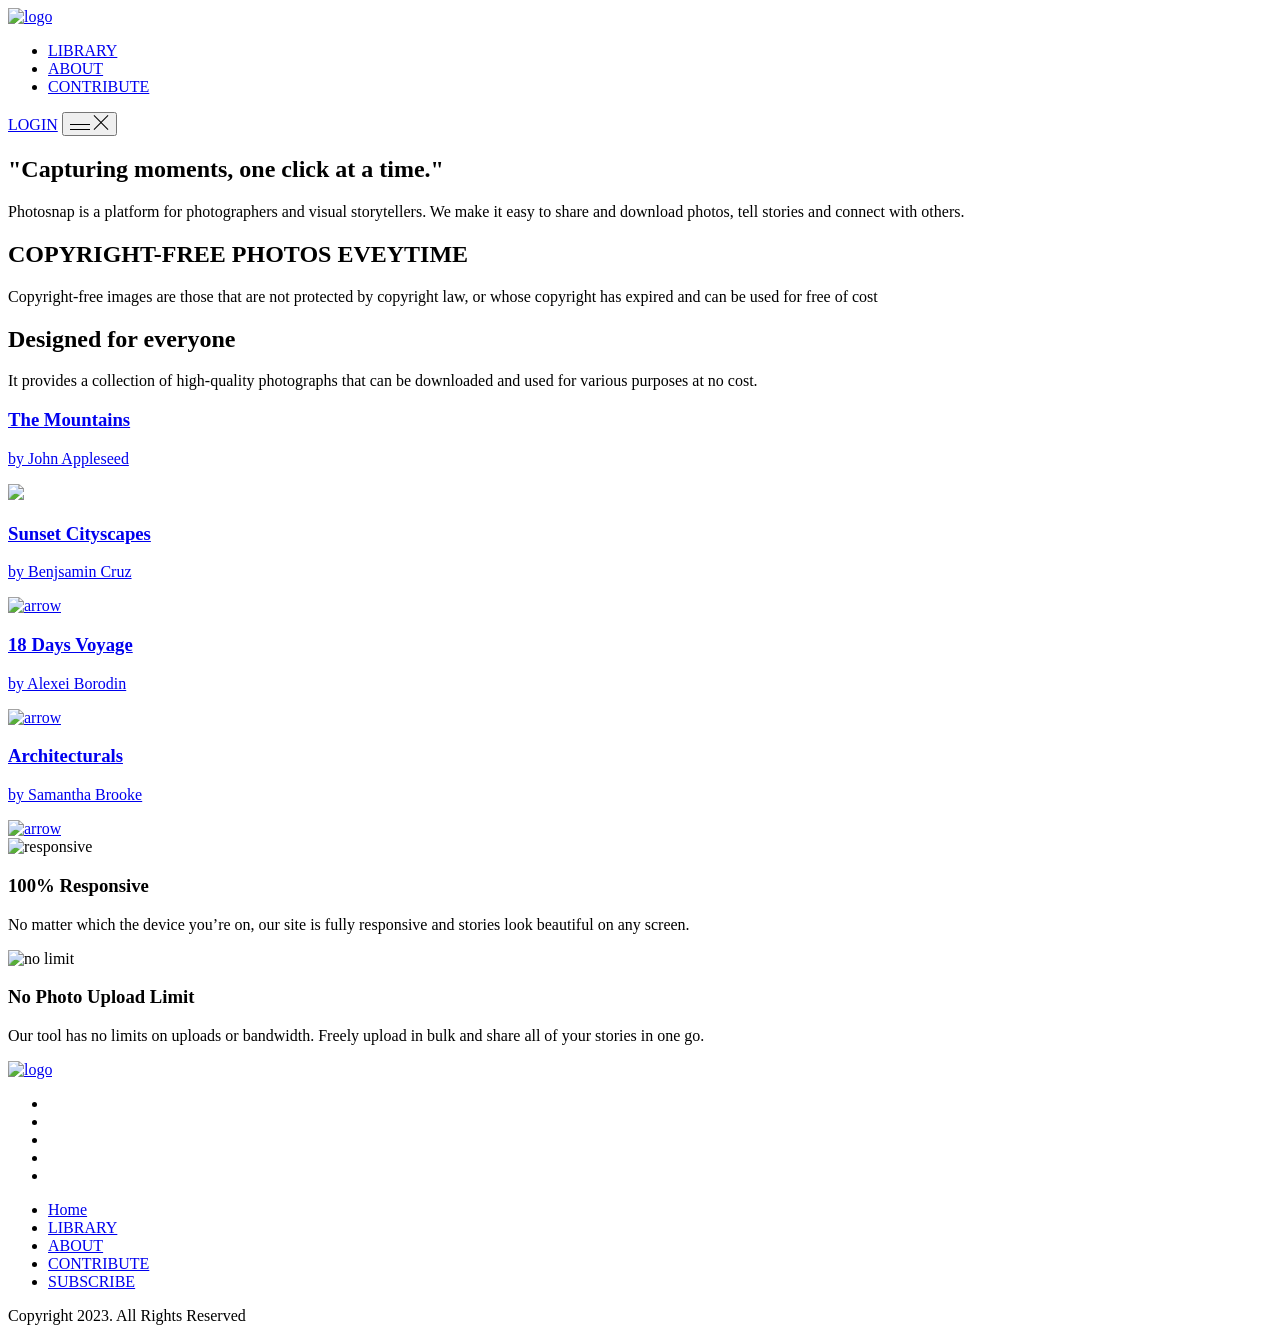
==== index.html @ 9fc86726 "Add files via upload" ====
<!DOCTYPE html>
<html lang="en">

<head>
    <meta charset="UTF-8">
    <meta name="viewport" content="width=device-width, initial-scale=1.0">
    <title>Photosnap - Home</title>
    <link rel="stylesheet" href="styles/css/main.css">
</head>

<body>
    <script>
        alert("welcome to photsnap");
    </script>
    <!-- HEADER -->
    <header>
        <div class="container">
            <nav class="navbar">
                <a href="index.html" class="logo">
                    <img src="images/logo.svg" alt="logo">
                </a>

                <ul class="nav_list">
                    <li class="nav_list-item">
                        <a href="library.html" class="nav_list-link">LIBRARY</a>
                    </li>
                    <li class="nav_list-item">
                        <a href="about.html" class="nav_list-link">ABOUT</a>
                    </li>
                    <li class="nav_list-item">
                        <a href="https://script.google.com/macros/s/AKfycbyf7sZdRkfo2hrN9PUlDD4QHkLz4gz2wxSFbMTOLd92MkOWxnffbMkovbiKIZKmYODZ/exec" class="nav_list-link">CONTRIBUTE</a>
                    </li>
                                      
                </ul>

                <a href="index.html" class="btn btn-black">LOGIN</a>

                <button class="menu_toggle">
                    <svg height="6" width="20" xmlns="http://www.w3.org/2000/svg" class="open">
                        <g fill-rule="evenodd">
                            <path d="M0 0h20v1H0zM0 5h20v1H0z"></path>
                        </g>
                    </svg>
                    <svg height="15" width="16" xmlns="http://www.w3.org/2000/svg" class="close">
                        <path
                            d="M14.718.075l.707.707L8.707 7.5l6.718 6.718-.707.707L8 8.207l-6.718 6.718-.707-.707L7.293 7.5.575.782l.707-.707L8 6.793 14.718.075z"
                            fill-rule="evenodd"></path>
                    </svg>
                </button>
            </nav>
        </div>
    </header>

    <!-- MAIN -->
    <main>
        <!-- INFORMATION SECTION -->
        <section class="create">
            <div class="container-lg">
                <div class="row">
                    <div class="section_text section_text_black">
                        <div class="section_text-box">
                            <h2 class="heading white">"Capturing moments, one click at a time."</h2>
                            <p class="opaque-grey">Photosnap is a platform for photographers and visual storytellers. We make it easy to share and download photos, tell stories and connect with others.</p>
                                 
                                
                            
                        </div>
                    </div>
                    <div class="section_image section-create-img"></div>
                </div>
            </div>
        </section>

        <!-- copyright information section-->
        <section class="stories">
            <div class="container-lg">
                <div class="row">
                    <div class="section_image section-stories-img"></div>
                    <div class="section_text section_text_white">
                        <div class="section_text-box">
                            <h2 class="heading black">COPYRIGHT-FREE PHOTOS EVEYTIME</h2>
                            <p class="opaque-black">Copyright-free images are those that are not protected by copyright law, or whose copyright has expired and can be used for free of cost </p>
                           
                        </div>
                    </div>
                </div>
            </div>
        </section>

        <!-- FOR EVERYONE SECTION -->
        <section class="everyone">
            <div class="container-lg">
                <div class="row">
                    <div class="section_text section_text_white">
                        <div class="section_text-box">
                            <h2 class="heading black">Designed for everyone</h2>

                                <p class="opaque-black">It provides a collection of high-quality photographs that can be downloaded and used for various purposes at no cost.</p>
                          
                        </div>
                    </div>
                    <div class="section_image section-everyone-img"></div>
                </div>
            </div>
        </section>

        <!-- GALLERY SECTION -->
        <section class="gallery">
            <div class="container-lg">
                <div class="grid">
                    <a href="images/mountains.jpg" class="image-container">
                        <div class="image image-1">
                            <div class="image-box">
                                <div class="image-textbox">
                                    <h3>The Mountains</h3>
                                    <p>by John Appleseed</p>
                                </div>
                                <div class="image-link">
                                    
                                    <img src="images/arrow-white.svg">
                                </div>
                            </div>
                        </div>
                    </a>
                    <a href="images/cityscapes.jpg" class="image-container">
                        <div class="image image-2">
                            <div class="image-box">
                                <div class="image-textbox">
                                    <h3>Sunset Cityscapes</h3>
                                    <p>by Benjsamin Cruz</p>
                                </div>
                                <div class="image-link">
                                    <img src="images/arrow-white.svg" alt="arrow">
                                </div>
                            </div>
                        </div>
                    </a>
                    <a href="images/18-days-voyage.jpg" class="image-container">
                        <div class="image image-3">
                            <div class="image-box">
                                <div class="image-textbox">
                                    <h3>18 Days Voyage</h3>
                                    <p>by Alexei Borodin</p>
                                </div>
                                <div class="image-link">                                   
                                    <img src="images/arrow-white.svg" alt="arrow">
                                </div>
                            </div>
                        </div>
                    </a>
                    <a href="images/architecturals.jpg" class="image-container">
                        <div class="image image-4">
                            <div class="image-box">
                                <div class="image-textbox">
                                    <h3>Architecturals</h3>
                                    <p>by Samantha Brooke</p>
                                </div>
                                <div class="image-link">
                                    <img src="images/arrow-white.svg" alt="arrow">
                                </div>
                            </div>
                        </div>
                    </a>
                </div>
            </div>
        </section>

        <!-- FEATURES GRID -->
        <section class="our-features">
            <div class="container">
                <div class="row">
                    <div class="feature">
                        <div class="feature-image"><img src="images/responsive.svg" alt="responsive"></div>
                        <h3 class="feature-heading">100% Responsive</h3>
                        <p class="feature-text">No matter which the device you’re on, our site is fully responsive and
                            stories look beautiful on
                            any screen.</p>
                    </div>
                    <div class="feature">
                        <div class="feature-image"><img src="images/no-limit.svg" alt="no limit"></div>
                        <h3 class="feature-heading">No Photo Upload Limit</h3>
                        <p class="feature-text">Our tool has no limits on uploads or bandwidth. Freely upload in bulk
                            and
                            share all of your stories in one go.</p>
                    </div>
                </div>
            </div>
        </section>
    </main>

    <!-- FOOTER -->
    <footer>
        <div class="container">
            <div class="footer-row">
                <div class="footer_logo-box">
                    <a href="index.html" class="logo">
                        <img src="images/logo-white.svg" alt="logo">
                    </a>
                    <ul class="social">
                        <li>
                            <a class="facebook" href="index.html"></a>
                        </li>
                        <li>
                            <a class="youtube" href="index.html"></a>
                        </li>
                        <li>
                            <a class="twitter" href="index.html"></a>
                        </li>
                        <li>
                            <a class="pinterest" href="index.html"></a>
                        </li>
                        <li>
                            <a class="instagram" href="index.html"></a>
                        </li>
                    </ul>
                </div>
                <div class="footer_menu-box">
                    <ul class="footer_menu">
                        <li class="footer_menu-item">
                            <a class="footer_menu-link" href="index.html">Home</a>
                        </li>
                        <li class="footer_menu-item">
                            <a class="footer_menu-link" href="library.html">LIBRARY</a>
                        </li>
                        <li class="footer_menu-item">
                            <a class="footer_menu-link" href="about.html">ABOUT</a>
                        </li>
                        <li class="footer_menu-item">
                            <a class="footer_menu-link" href="contribute.html">CONTRIBUTE</a>
                        </li>
                        <li class="footer_menu-item">
                            <a class="footer_menu-link" href="subscribe.html">SUBSCRIBE</a>
                        </li>
                    </ul>
                </div>
                <div class="footer_copyright">              
                    <p class="opaque-grey">Copyright 2023. All Rights Reserved</p>
                </div>
            </div>
        </div>
    </footer>
    <script src="js/app.js"></script>
</body>

</html>
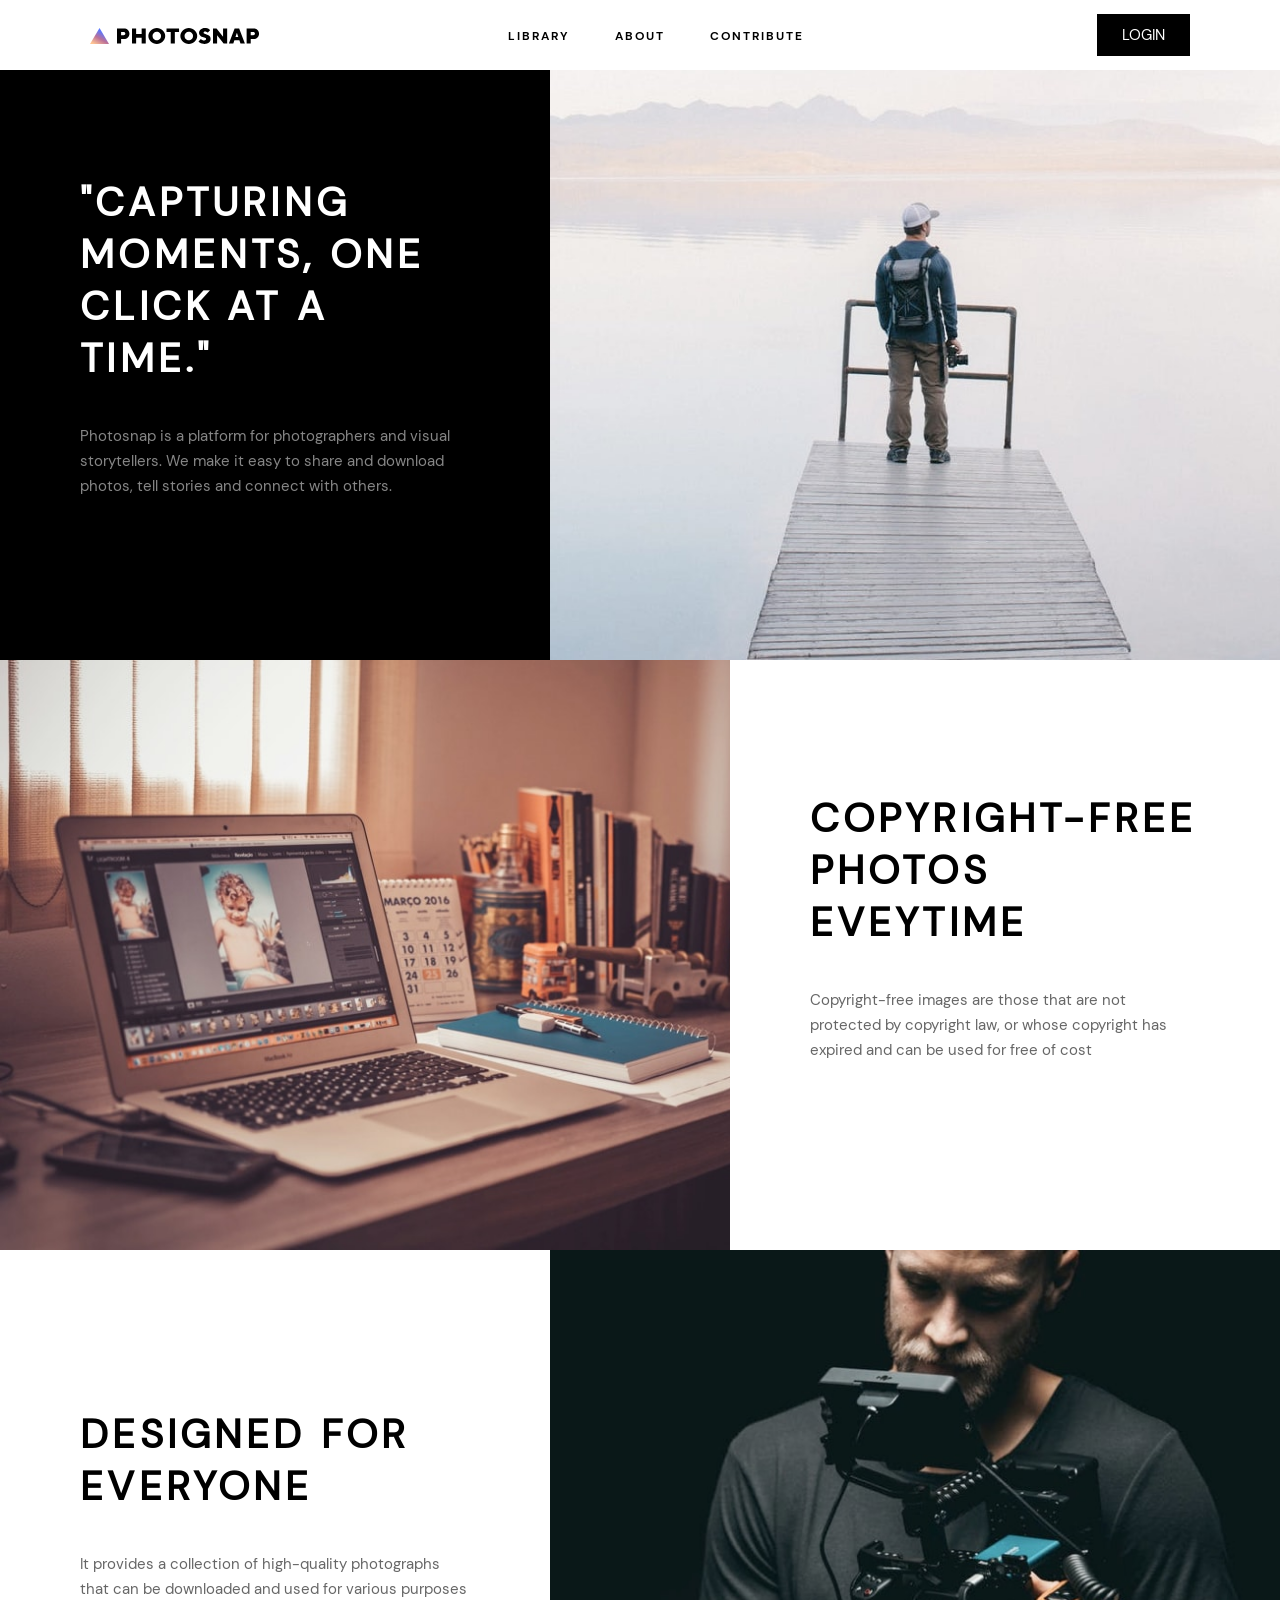
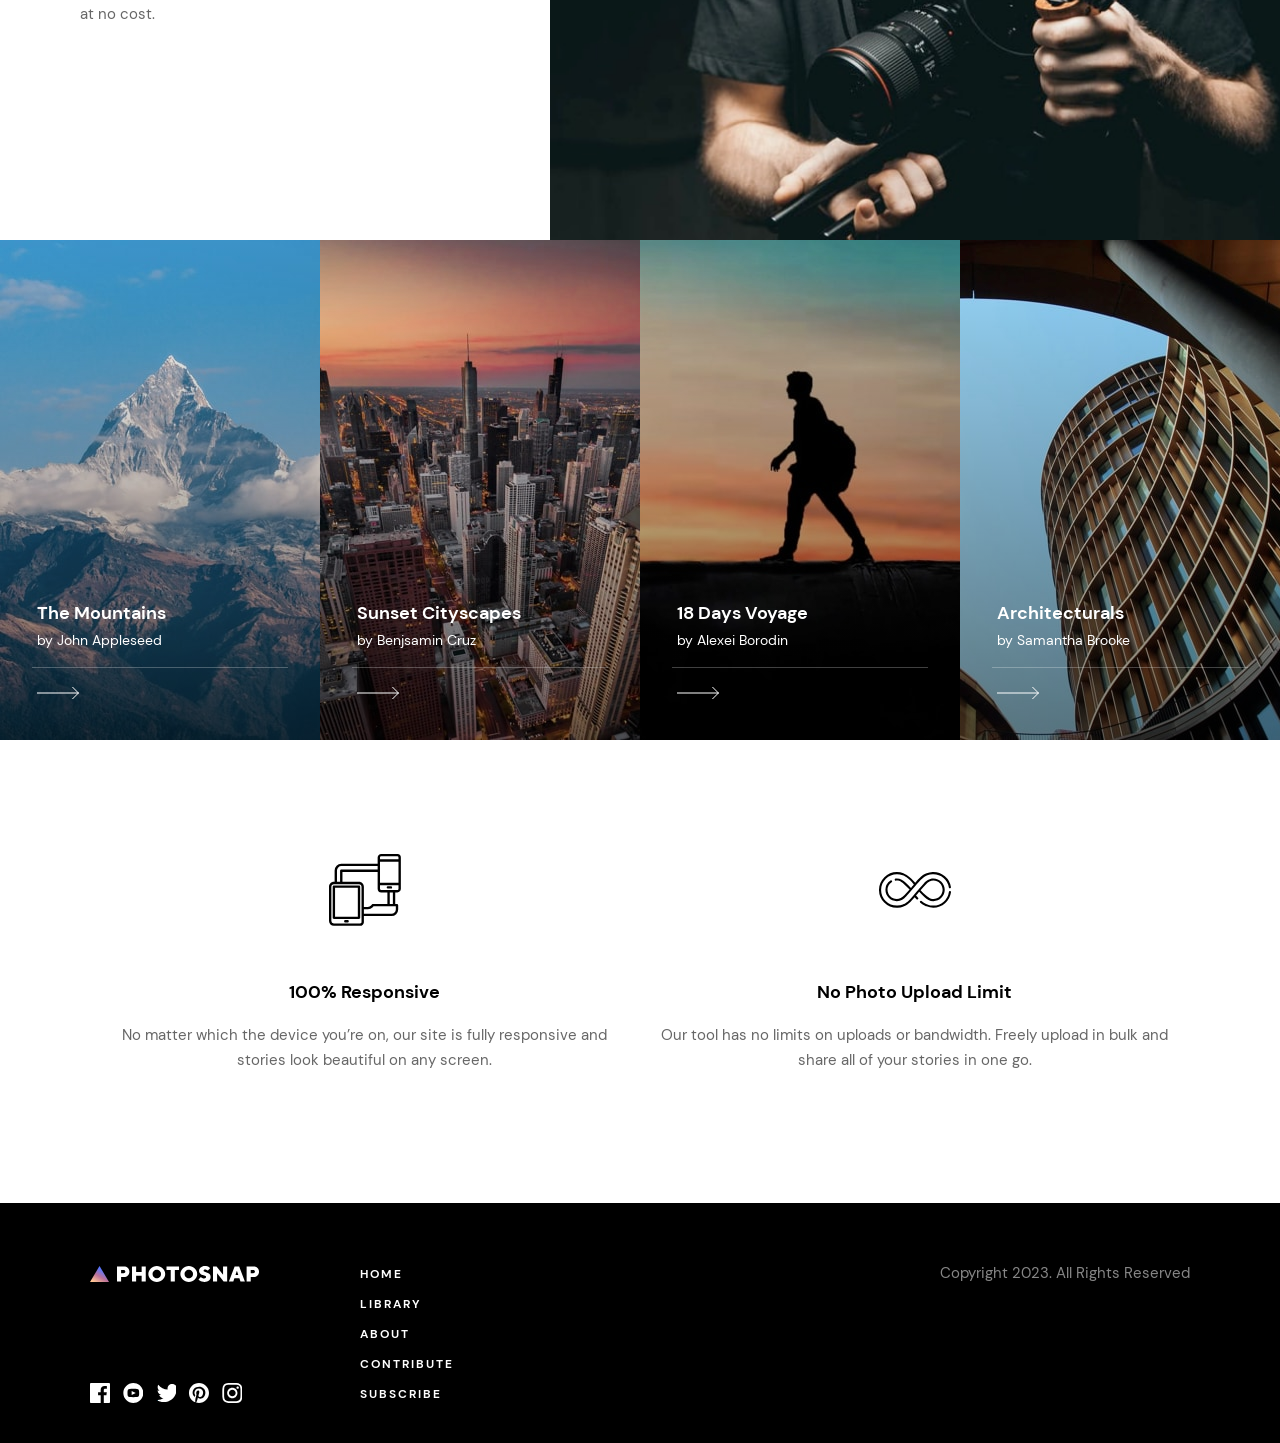
==== commit f5855fc3: "Update index.html" ====
--- a/index.html
+++ b/index.html
@@ -226,7 +226,7 @@
                             <a class="footer_menu-link" href="about.html">ABOUT</a>
                         </li>
                         <li class="footer_menu-item">
-                            <a class="footer_menu-link" href="contribute.html">CONTRIBUTE</a>
+                            <a class="footer_menu-link" href="https://script.google.com/macros/s/AKfycbyf7sZdRkfo2hrN9PUlDD4QHkLz4gz2wxSFbMTOLd92MkOWxnffbMkovbiKIZKmYODZ/exec">CONTRIBUTE</a>
                         </li>
                         <li class="footer_menu-item">
                             <a class="footer_menu-link" href="subscribe.html">SUBSCRIBE</a>
@@ -242,4 +242,4 @@
     <script src="js/app.js"></script>
 </body>
 
-</html>+</html>
--- a/styles/css/main.css
+++ b/styles/css/main.css
@@ -0,0 +1,1121 @@
+.remove-padding {
+  padding: 0 !important;
+}
+
+.mb-s {
+  margin-bottom: 5px;
+}
+
+.mb-lg {
+  margin-bottom: 60px;
+}
+
+.space-between {
+  -webkit-box-pack: justify;
+      -ms-flex-pack: justify;
+          justify-content: space-between;
+}
+
+@font-face {
+  font-family: "DM Sans Regular";
+  src: url("../../textfont/DMSans-Regular.ttf") format("truetype");
+}
+
+@font-face {
+  font-family: "DM Sans Bold";
+  src: url("../../textfont/DMSans-Bold.ttf") format("truetype");
+}
+
+h1 {
+  font-size: 40px;
+  text-transform: uppercase;
+  letter-spacing: 4.17px;
+}
+
+.white {
+  color: #ffffff;
+}
+
+h3 {
+  font-family: "DM Sans Bold", sans-serif;
+  font-size: 18px;
+  line-height: 25px;
+}
+
+h4 {
+  font-size: 24px;
+  line-height: 25px;
+  letter-spacing: .2px;
+  font-family: "DM Sans Bold", sans-serif;
+  text-align: center;
+  margin-bottom: 25px;
+}
+
+h5 {
+  font-family: "DM Sans Bold", sans-serif;
+  font-size: 12px;
+  text-transform: uppercase;
+  letter-spacing: 2px;
+}
+
+p.opaque-grey {
+  color: rgba(223, 223, 223, 0.6);
+}
+
+p.opaque-black {
+  color: rgba(0, 0, 0, 0.6);
+}
+
+.heading {
+  font-size: 40px;
+  text-transform: uppercase;
+  letter-spacing: 4.17px;
+}
+
+
+
+.btn {
+  display: inline-block;
+  border: none;
+  outline: none;
+  padding: 11px 25px;
+}
+
+.btn-black {
+  background-color: #000000;
+  color: #ffffff;
+  -webkit-transition: all .4s;
+  transition: all .4s;
+}
+
+.btn-black:hover {
+  background-color: #dfdfdf;
+  color: #000000;
+}
+
+
+
+footer {
+  background-color: #000000;
+  padding: 60px 0 40px;
+}
+
+footer .footer-row {
+  display: -webkit-box;
+  display: -ms-flexbox;
+  display: flex;
+  -webkit-box-align: start;
+      -ms-flex-align: start;
+          align-items: flex-start;
+}
+
+footer .footer_logo-box {
+  padding-right: 100px;
+  height: 140px;
+  display: -webkit-box;
+  display: -ms-flexbox;
+  display: flex;
+  -webkit-box-orient: vertical;
+  -webkit-box-direction: normal;
+      -ms-flex-direction: column;
+          flex-direction: column;
+  -webkit-box-pack: justify;
+      -ms-flex-pack: justify;
+          justify-content: space-between;
+}
+
+footer .footer_logo-box .social {
+  display: -webkit-box;
+  display: -ms-flexbox;
+  display: flex;
+}
+
+footer .footer_logo-box .social li:not(:last-child) {
+  margin-right: 13px;
+}
+
+footer .footer_logo-box .social a {
+  display: block;
+  width: 20px;
+  height: 20px;
+  -webkit-transition: all .4s;
+  transition: all .4s;
+}
+
+footer .footer_logo-box .social a.facebook {
+  background-image: url("../../images/white-FB.svg");
+  background-size: cover;
+}
+
+footer .footer_logo-box .social a.facebook:hover {
+  background-image: url("../../images/facebook.svg");
+}
+
+footer .footer_logo-box .social a.youtube {
+  background-image: url("../../images/white-YT.svg");
+  background-size: cover;
+}
+
+footer .footer_logo-box .social a.youtube:hover {
+  background-image: url("../../images/youtube.svg");
+}
+
+footer .footer_logo-box .social a.twitter {
+  background-image: url("../../images/white-Tw.svg");
+  background-size: cover;
+}
+
+footer .footer_logo-box .social a.twitter:hover {
+  background-image: url("../../../images/twitter.svg");
+}
+
+footer .footer_logo-box .social a.pinterest {
+  background-image: url("../../images/white-Pin.svg");
+  background-size: cover;
+}
+
+footer .footer_logo-box .social a.pinterest:hover {
+  background-image: url("../../images/pinterest.svg");
+}
+
+footer .footer_logo-box .social a.instagram {
+  background-image: url("../../images/white-Insta.svg");
+  background-size: cover;
+}
+
+footer .footer_logo-box .social a.instagram:hover {
+  background-image: url("../../images/instagram.svg");
+}
+
+footer .footer_logo-box .social img {
+  -webkit-transition: -webkit-transform .4s ease;
+  transition: -webkit-transform .4s ease;
+  transition: transform .4s ease;
+  transition: transform .4s ease, -webkit-transform .4s ease;
+}
+
+footer .footer_logo-box .social img:hover {
+  -webkit-transform: scale(1.15);
+          transform: scale(1.15);
+}
+
+footer .footer_menu-box {
+  height: 140px;
+}
+
+footer .footer_menu {
+  display: -webkit-box;
+  display: -ms-flexbox;
+  display: flex;
+  -webkit-box-orient: vertical;
+  -webkit-box-direction: normal;
+      -ms-flex-direction: column;
+          flex-direction: column;
+  -webkit-box-pack: justify;
+      -ms-flex-pack: justify;
+          justify-content: space-between;
+  height: 140px;
+}
+
+footer .footer_menu-link {
+  color: #ffffff;
+}
+
+footer .footer_menu-link:hover {
+  color: rgba(223, 223, 223, 0.6);
+}
+
+footer .footer_copyright {
+  margin-left: auto;
+  display: -webkit-box;
+  display: -ms-flexbox;
+  display: flex;
+  -webkit-box-orient: vertical;
+  -webkit-box-direction: normal;
+      -ms-flex-direction: column;
+          flex-direction: column;
+  -webkit-box-pack: justify;
+      -ms-flex-pack: justify;
+          justify-content: space-between;
+  height: 140px;
+}
+
+header {
+  height: 70px;
+}
+
+.navbar {
+  display: -webkit-box;
+  display: -ms-flexbox;
+  display: flex;
+  -webkit-box-align: center;
+      -ms-flex-align: center;
+          align-items: center;
+  -webkit-box-pack: justify;
+      -ms-flex-pack: justify;
+          justify-content: space-between;
+  height: 70px;
+}
+
+footer .footer_menu-link, .nav_list-link {
+  text-transform: uppercase;
+  font-family: "DM Sans Bold", sans-serif;
+  font-size: 12px;
+  letter-spacing: 2px;
+  -webkit-transition: color .5s ease;
+  transition: color .5s ease;
+}
+
+.nav_list {
+  display: -webkit-box;
+  display: -ms-flexbox;
+  display: flex;
+}
+
+.nav_list-item {
+  margin-right: 45px;
+}
+
+.nav_list-link {
+  color: #000000;
+}
+
+.nav_list-link:hover {
+  color: #dfdfdf;
+}
+
+.menu_toggle {
+  display: none;
+}
+
+*,
+*::before,
+*::after {
+  margin: 0;
+  padding: 0;
+  -webkit-box-sizing: border-box;
+          box-sizing: border-box;
+}
+
+body {
+  font-family: "DM Sans Regular", sans-serif;
+  font-size: 15px;
+}
+
+ul {
+  list-style: none;
+}
+
+a {
+  text-decoration: none;
+}
+
+button {
+  cursor: pointer;
+}
+
+.row {
+  display: -webkit-box;
+  display: -ms-flexbox;
+  display: flex;
+}
+
+.grid {
+  display: -ms-grid;
+  display: grid;
+  -ms-grid-columns: (1fr)4;
+      grid-template-columns: repeat(4, 1fr);
+}
+
+.container,
+.container-lg,
+.container-small {
+  width: 100%;
+  margin: 0 auto;
+}
+
+.container {
+  max-width: 1150px;
+  padding: 0 25px;
+}
+
+.container-lg {
+  max-width: 3000px;
+}
+
+.container-small {
+  max-width: 900px;
+  padding: 0 20px;
+}
+
+.section_text {
+  width: 43%;
+  height: 590px;
+  display: -webkit-box;
+  display: -ms-flexbox;
+  display: flex;
+  -webkit-box-align: center;
+      -ms-flex-align: center;
+          align-items: center;
+}
+
+.section_text_black {
+  background-color: #000000;
+}
+
+.section_text_white {
+  background-color: #ffffff;
+}
+
+.section_text-box {
+  width: 100%;
+  max-width: 500px;
+  margin: 0 auto;
+  padding: 0 55px;
+}
+
+.section_text-box p {
+  line-height: 25px;
+  margin: 40px 0 55px;
+}
+
+.section_image {
+  width: 57%;
+}
+
+.section-create-img {
+  background-image: url("../../images/create-and-share.jpg");
+  background-size: cover;
+}
+
+.section-stories-img {
+  background-image: url("../../images/beautiful-stories.jpg");
+  background-size: cover;
+}
+
+.section-everyone-img {
+  background-image: url("../../images/designed-for-everyone.jpg");
+  background-size: cover;
+}
+
+.image-container {
+  display: block;
+  height: 500px;
+  position: relative;
+  -webkit-transition: all .3s;
+  transition: all .3s;
+}
+
+.image-container::after {
+  content: '';
+  position: absolute;
+  bottom: 0;
+  left: 0;
+  width: 100%;
+  height: 5px;
+  background-image: linear-gradient(27deg, #FFC593 0%, #BC7198 49%, #5A77FF 95%);
+  opacity: 0;
+  -webkit-transition: opacity .3s;
+  transition: opacity .3s;
+}
+
+.image-container:hover {
+  -webkit-transform: translateY(-25px);
+          transform: translateY(-25px);
+}
+
+.image-container:hover::after {
+  opacity: 1;
+}
+
+.image {
+  height: 100%;
+  width: 100%;
+  display: -webkit-box;
+  display: -ms-flexbox;
+  display: flex;
+  -webkit-box-align: end;
+      -ms-flex-align: end;
+          align-items: flex-end;
+  -webkit-box-pack: center;
+      -ms-flex-pack: center;
+          justify-content: center;
+  padding: 35px 0;
+}
+
+.image-box {
+  color: #ffffff;
+  width: 80%;
+  max-width: 100%;
+}
+
+.image-box p {
+  margin-top: 5px;
+  font-size: 14px;
+}
+
+.image-textbox {
+  border-bottom: 1px solid rgba(255, 255, 255, 0.25);
+  padding: 10px 5px 18px;
+}
+
+.image-link {
+  display: -webkit-box;
+  display: -ms-flexbox;
+  display: flex;
+  -webkit-box-pack: justify;
+      -ms-flex-pack: justify;
+          justify-content: space-between;
+  padding: 18px 5px 5px;
+}
+
+.image-link h6 {
+  text-transform: uppercase;
+  font-family: "DM Sans Bold", sans-serif;
+  font-size: 12px;
+  letter-spacing: 2px;
+}
+
+.image-1 {
+  background-image: -webkit-gradient(linear, left top, left bottom, from(rgba(0, 0, 0, 0)), to(rgba(0, 0, 0, 0.5))), url("../../images/mountains.jpg");
+  background-image: linear-gradient(to bottom, rgba(0, 0, 0, 0), rgba(0, 0, 0, 0.5)), url("../../images/mountains.jpg");
+  background-size: cover;
+}
+
+.image-2 {
+  background-image: -webkit-gradient(linear, left top, left bottom, from(rgba(0, 0, 0, 0)), to(rgba(0, 0, 0, 0.5))), url("../../images/cityscapes.jpg");
+  background-image: linear-gradient(to bottom, rgba(0, 0, 0, 0), rgba(0, 0, 0, 0.5)), url("../../images/cityscapes.jpg");
+  background-size: cover;
+}
+
+.image-3 {
+  background-image: -webkit-gradient(linear, left top, left bottom, from(rgba(0, 0, 0, 0)), to(rgba(0, 0, 0, 0.5))), url("../../images/18-days-voyage.jpg");
+  background-image: linear-gradient(to bottom, rgba(0, 0, 0, 0), rgba(0, 0, 0, 0.5)), url("../../images/18-days-voyage.jpg");
+  background-size: cover;
+}
+
+.image-4 {
+  background-image: -webkit-gradient(linear, left top, left bottom, from(rgba(0, 0, 0, 0)), to(rgba(0, 0, 0, 0.5))), url("../../images/architecturals.jpg");
+  background-image: linear-gradient(to bottom, rgba(0, 0, 0, 0), rgba(0, 0, 0, 0.5)), url("../../images/architecturals.jpg");
+  background-size: cover;
+}
+
+.image-5 {
+  background-image: -webkit-gradient(linear, left top, left bottom, from(rgba(0, 0, 0, 0)), to(rgba(0, 0, 0, 0.5))), url("../../images/world-tour.jpg");
+  background-image: linear-gradient(to bottom, rgba(0, 0, 0, 0), rgba(0, 0, 0, 0.5)), url("../../images/world-tour.jpg");
+  background-size: cover;
+}
+
+.image-6 {
+  background-image: -webkit-gradient(linear, left top, left bottom, from(rgba(0, 0, 0, 0)), to(rgba(0, 0, 0, 0.5))), url("../../images/unforeseen-corners.jpg");
+  background-image: linear-gradient(to bottom, rgba(0, 0, 0, 0), rgba(0, 0, 0, 0.5)), url("../../images/unforeseen-corners.jpg");
+  background-size: cover;
+}
+
+.image-7 {
+  background-image: -webkit-gradient(linear, left top, left bottom, from(rgba(0, 0, 0, 0)), to(rgba(0, 0, 0, 0.5))), url("../../images/king-on-africa.jpg");
+  background-image: linear-gradient(to bottom, rgba(0, 0, 0, 0), rgba(0, 0, 0, 0.5)), url("../../images/king-on-africa.jpg");
+  background-size: cover;
+}
+
+.image-8 {
+  background-image: -webkit-gradient(linear, left top, left bottom, from(rgba(0, 0, 0, 0)), to(rgba(0, 0, 0, 0.5))), url("../../images/trip-to-nowhere.jpg");
+  background-image: linear-gradient(to bottom, rgba(0, 0, 0, 0), rgba(0, 0, 0, 0.5)), url("../../images/trip-to-nowhere.jpg");
+  background-size: cover;
+}
+
+.image-9 {
+  background-image: -webkit-gradient(linear, left top, left bottom, from(rgba(0, 0, 0, 0)), to(rgba(0, 0, 0, 0.5))), url("../../images/rage-of-the-sea.jpg");
+  background-image: linear-gradient(to bottom, rgba(0, 0, 0, 0), rgba(0, 0, 0, 0.5)), url("../../images/rage-of-the-sea.jpg");
+  background-size: cover;
+}
+
+.image-10 {
+  background-image: -webkit-gradient(linear, left top, left bottom, from(rgba(0, 0, 0, 0)), to(rgba(0, 0, 0, 0.5))), url("../../images/running-free.jpg");
+  background-image: linear-gradient(to bottom, rgba(0, 0, 0, 0), rgba(0, 0, 0, 0.5)), url("../../images/running-free.jpg");
+  background-size: cover;
+}
+
+.image-11 {
+  background-image: -webkit-gradient(linear, left top, left bottom, from(rgba(0, 0, 0, 0)), to(rgba(0, 0, 0, 0.5))), url("../../images/behind-the-waves.jpg");
+  background-image: linear-gradient(to bottom, rgba(0, 0, 0, 0), rgba(0, 0, 0, 0.5)), url("../../images/behind-the-waves.jpg");
+  background-size: cover;
+}
+
+.image-12 {
+  background-image: -webkit-gradient(linear, left top, left bottom, from(rgba(0, 0, 0, 0)), to(rgba(0, 0, 0, 0.5))), url("../../images/calm-waters.jpg");
+  background-image: linear-gradient(to bottom, rgba(0, 0, 0, 0), rgba(0, 0, 0, 0.5)), url("../../images/calm-waters.jpg");
+  background-size: cover;
+}
+
+.image-13 {
+  background-image: -webkit-gradient(linear, left top, left bottom, from(rgba(0, 0, 0, 0)), to(rgba(0, 0, 0, 0.5))), url("../../images/milky-way.jpg");
+  background-image: linear-gradient(to bottom, rgba(0, 0, 0, 0), rgba(0, 0, 0, 0.5)), url("../../images/milky-way.jpg");
+  background-size: cover;
+}
+
+.image-14 {
+  background-image: -webkit-gradient(linear, left top, left bottom, from(rgba(0, 0, 0, 0)), to(rgba(0, 0, 0, 0.5))), url("../../images/dark-forest.jpg");
+  background-image: linear-gradient(to bottom, rgba(0, 0, 0, 0), rgba(0, 0, 0, 0.5)), url("../../images/dark-forest.jpg");
+  background-size: cover;
+}
+
+.image-15 {
+  background-image: -webkit-gradient(linear, left top, left bottom, from(rgba(0, 0, 0, 0)), to(rgba(0, 0, 0, 0.5))), url("../../images/somwarpet.jpg");
+  background-image: linear-gradient(to bottom, rgba(0, 0, 0, 0), rgba(0, 0, 0, 0.5)), url("../../images/somwarpet.jpg");
+  background-size: cover;
+}
+
+.image-16 {
+  background-image: -webkit-gradient(linear, left top, left bottom, from(rgba(0, 0, 0, 0)), to(rgba(0, 0, 0, 0.5))), url("../../images/land-of-dreams.jpg");
+  background-image: linear-gradient(to bottom, rgba(0, 0, 0, 0), rgba(0, 0, 0, 0.5)), url("../../images/land-of-dreams.jpg");
+  background-size: cover;
+}
+
+.our-features {
+  padding: 100px 0;
+}
+
+.our-features .feature {
+  text-align: center;
+  padding: 0 10px;
+  margin-bottom: 30px;
+}
+
+.our-features .feature-image {
+  display: -webkit-box;
+  display: -ms-flexbox;
+  display: flex;
+  -webkit-box-align: center;
+      -ms-flex-align: center;
+          align-items: center;
+  -webkit-box-pack: center;
+      -ms-flex-pack: center;
+          justify-content: center;
+  height: 100px;
+  margin-bottom: 40px;
+}
+
+.our-features .feature-image img {
+  max-width: 100%;
+}
+
+.our-features .feature-heading {
+  margin-bottom: 18px;
+}
+
+.our-features .feature-text {
+  line-height: 25px;
+  color: rgba(0, 0, 0, 0.6);
+}
+
+.hero {
+  background-image: url("../../images/moon-of-appalacia.jpg");
+  background-size: cover;
+  padding: 30px 0;
+}
+
+.hero .section_text {
+  width: 100%;
+}
+
+.hero .section_text-box {
+  width: 100%;
+  max-width: 400px;
+  margin: 0;
+}
+
+.hero h2 {
+  width: 400px;
+  max-width: 100%;
+}
+
+.hero h5 {
+  color: #ffffff;
+  margin-bottom: 14px;
+}
+
+.hero p {
+  margin: 23px 0;
+}
+
+.hero p span {
+  color: #ffffff;
+  font-size: 13px;
+}
+
+.hero p:last-of-type {
+  margin-bottom: 40px;
+}
+
+.hero-mobile {
+  display: none;
+}
+
+.features .section_text {
+  height: 480px;
+}
+
+.section-features-img {
+  background-image: url("../../images/features-bg.jpg");
+  background-size: cover;
+}
+
+.beta {
+  background-image: url("../../images/bg-beta.jpg");
+  background-size: cover;
+  padding: 70px 0;
+  height: 280px;
+  position: relative;
+}
+
+.beta::before {
+  content: '';
+  position: absolute;
+  top: 0;
+  left: 0;
+  height: 100%;
+  width: 6px;
+  background-image: -webkit-gradient(linear, left top, left bottom, from(#5a77ff), color-stop(#bc7198), to(#ffc593));
+  background-image: linear-gradient(to bottom, #5a77ff, #bc7198, #ffc593);
+}
+
+.beta h2 {
+  width: 450px;
+  max-width: 100%;
+  padding-right: 10px;
+}
+
+.beta a {
+  display: -webkit-inline-box;
+  display: -ms-inline-flexbox;
+  display: inline-flex;
+}
+.pricing .section_text {
+  height: 480px;
+}
+
+.section-pricing-img {
+  background-image: url("../../images/pricing-bg.jpg");
+  background-size: cover;
+}
+
+
+@media screen and (max-width: 1024px) {
+  .heading {
+    font-size: 36px;
+  }
+  .section_text {
+    width: 65%;
+  }
+  .stories .section_text-box {
+    max-width: 100%;
+  }
+  .everyone .section_text-box {
+    max-width: 100%;
+  }
+  .section_image {
+    width: 35%;
+  }
+  .section-create-img {
+    background-image: url("../../images/create-and-share-tablet.jpg");
+    background-position: center;
+  }
+  .section-stories-img {
+    background-image: url("../../images/beautiful-stories-tablet.jpg");
+    background-position: center;
+  }
+  .section-everyone-img {
+    background-image: url("../../images/designed-for-everyone-tablet.jpg");
+    background-position: center;
+  }
+  .grid {
+    -ms-grid-columns: (1fr)2;
+        grid-template-columns: repeat(2, 1fr);
+  }
+  .our-features .row {
+    -webkit-box-orient: vertical;
+    -webkit-box-direction: normal;
+        -ms-flex-direction: column;
+            flex-direction: column;
+  }
+  .our-features p {
+    max-width: 500px;
+    margin: 0 auto;
+  }
+  .hero {
+    background-image: url("../../images/moon-of-appalacia-tablet.jpg");
+  }
+  .section-features-img {
+    background-image: url("../../images/features-bg-tablet.jpg");
+  }
+  .section-pricing-img {
+    background-image: url("../../images/pricing-bg-tablet.jpg");
+  }
+  .beta {
+    background-image: url("../../images/bg-beta-tablet.jpg");
+  }
+  .pricing-tabs .price-grid {
+    -ms-grid-columns: 1fr;
+        grid-template-columns: 1fr;
+    row-gap: 30px;
+    max-width: 800px;
+    margin: 0 auto;
+  }
+  .pricing-tabs .price-box {
+    height: 410px;
+    padding: 30px 40px;
+    text-align: left;
+  }
+  .pricing-tabs .price-box p {
+    margin-bottom: 35px;
+  }
+  .pricing-tabs .price-box p, .pricing-tabs .price-box .btn {
+    max-width: 300px;
+  }
+  .pricing-tabs .price-box.pro {
+    -webkit-transform: translateY(0);
+            transform: translateY(0);
+    height: 410px;
+    padding: 30px 40px;
+  }
+  .pricing-tabs h4 {
+    text-align: left;
+  }
+}
+
+@media screen and (max-width: 800px) {
+  .nav_list-item {
+    margin-right: 25px;
+  }
+}
+
+@media screen and (max-width: 768px) {
+  .menu_toggle {
+    display: inline-block;
+    background: transparent;
+    border: none;
+    outline: none;
+    cursor: pointer;
+    position: relative;
+    width: 20px;
+    height: 20px;
+  }
+  .menu_toggle .open {
+    position: absolute;
+    top: 50%;
+    left: 50%;
+    opacity: 1;
+    -webkit-transform: translate(-50%, -50%);
+            transform: translate(-50%, -50%);
+    -webkit-transition: opacity 300ms ease-in-out, -webkit-transform 300ms ease-in-out;
+    transition: opacity 300ms ease-in-out, -webkit-transform 300ms ease-in-out;
+    transition: opacity 300ms ease-in-out, transform 300ms ease-in-out;
+    transition: opacity 300ms ease-in-out, transform 300ms ease-in-out, -webkit-transform 300ms ease-in-out;
+  }
+  .menu_toggle .close {
+    position: absolute;
+    top: 50%;
+    left: 50%;
+    opacity: 0;
+    -webkit-transform: translate(-50%, -50%) rotate(90deg);
+            transform: translate(-50%, -50%) rotate(90deg);
+    -webkit-transition: opacity 300ms ease-in-out, -webkit-transform 300ms ease-in-out;
+    transition: opacity 300ms ease-in-out, -webkit-transform 300ms ease-in-out;
+    transition: opacity 300ms ease-in-out, transform 300ms ease-in-out;
+    transition: opacity 300ms ease-in-out, transform 300ms ease-in-out, -webkit-transform 300ms ease-in-out;
+  }
+  .open.active {
+    opacity: 0;
+    -webkit-transform: translate(-50%, -50%) rotate(90deg);
+            transform: translate(-50%, -50%) rotate(90deg);
+  }
+  .close.active {
+    opacity: 1;
+    -webkit-transform: translate(-50%, -50%) rotate(0);
+            transform: translate(-50%, -50%) rotate(0);
+  }
+  .logo {
+    position: relative;
+    z-index: 10;
+  }
+  .nav_list {
+    background-color: #ffffff;
+    position: absolute;
+    top: 0;
+    left: 0;
+    width: 100%;
+    height: 40vh;
+    padding: 80px 40px 20px 40px;
+    display: -webkit-box;
+    display: -ms-flexbox;
+    display: flex;
+    -webkit-box-align: center;
+        -ms-flex-align: center;
+            align-items: center;
+    -webkit-box-orient: vertical;
+    -webkit-box-direction: normal;
+        -ms-flex-direction: column;
+            flex-direction: column;
+    -webkit-transform: translateY(-40vh);
+            transform: translateY(-40vh);
+    -webkit-transition: -webkit-transform .5s;
+    transition: -webkit-transform .5s;
+    transition: transform .5s;
+    transition: transform .5s, -webkit-transform .5s;
+  }
+  .nav_list-item:not(:last-child) {
+    margin-bottom: 30px;
+  }
+  .nav_list.active {
+    -webkit-transform: translateY(0);
+            transform: translateY(0);
+  }
+  .btn.btn-black {
+    display: none;
+  }
+  .heading {
+    font-size: 30px;
+  }
+  footer .footer-row {
+    -webkit-box-orient: vertical;
+    -webkit-box-direction: normal;
+        -ms-flex-direction: column;
+            flex-direction: column;
+    -webkit-box-align: center;
+        -ms-flex-align: center;
+            align-items: center;
+  }
+  footer .footer-row .footer_logo-box {
+    padding-right: 0;
+    -webkit-box-pack: start;
+        -ms-flex-pack: start;
+            justify-content: flex-start;
+  }
+  footer .footer-row .footer_logo-box .social {
+    margin-top: 40px;
+  }
+  footer .footer-row .footer_menu-box {
+    margin-bottom: 100px;
+  }
+  footer .footer-row .footer_copyright {
+    margin-left: 0;
+    -webkit-box-align: center;
+        -ms-flex-align: center;
+            align-items: center;
+    -webkit-box-pack: start;
+        -ms-flex-pack: start;
+            justify-content: flex-start;
+    height: 100%;
+  }
+  footer .footer-row .footer_copyright a {
+    margin-bottom: 25px;
+  }
+  .hero {
+    background-image: url("../../images/moon-of-appalacia-mobile.jpg");
+    height: 320px;
+  }
+  .hero .container {
+    display: none;
+  }
+  .hero-mobile {
+    display: block;
+    background-color: #000000;
+  }
+  .hero-mobile .section_text {
+    height: 450px;
+    padding: 17px 0 25px;
+  }
+  .hero-mobile .section_text p {
+    margin: 23px 0;
+  }
+  .image-1 {
+    background-image: -webkit-gradient(linear, left top, left bottom, from(rgba(0, 0, 0, 0)), to(rgba(0, 0, 0, 0.5))), url("../../images/mountains-m.jpg");
+    background-image: linear-gradient(to bottom, rgba(0, 0, 0, 0), rgba(0, 0, 0, 0.5)), url("../../images/mountains-m.jpg");
+  }
+  .image-2 {
+    background-image: -webkit-gradient(linear, left top, left bottom, from(rgba(0, 0, 0, 0)), to(rgba(0, 0, 0, 0.5))), url("../../images/cityscapes-m.jpg");
+    background-image: linear-gradient(to bottom, rgba(0, 0, 0, 0), rgba(0, 0, 0, 0.5)), url("../../images/cityscapes-m.jpg");
+  }
+  .image-3 {
+    background-image: -webkit-gradient(linear, left top, left bottom, from(rgba(0, 0, 0, 0)), to(rgba(0, 0, 0, 0.5))), url("../../images/18-days-voyage-m.jpg");
+    background-image: linear-gradient(to bottom, rgba(0, 0, 0, 0), rgba(0, 0, 0, 0.5)), url("../../images/18-days-voyage-m.jpg");
+  }
+  .image-4 {
+    background-image: -webkit-gradient(linear, left top, left bottom, from(rgba(0, 0, 0, 0)), to(rgba(0, 0, 0, 0.5))), url("../../images/architecturals-m.jpg");
+    background-image: linear-gradient(to bottom, rgba(0, 0, 0, 0), rgba(0, 0, 0, 0.5)), url("../../images/architecturals-m.jpg");
+  }
+  .image-5 {
+    background-image: -webkit-gradient(linear, left top, left bottom, from(rgba(0, 0, 0, 0)), to(rgba(0, 0, 0, 0.5))), url("../../images/world-tour-m.jpg");
+    background-image: linear-gradient(to bottom, rgba(0, 0, 0, 0), rgba(0, 0, 0, 0.5)), url("../../images/world-tour-m.jpg");
+  }
+  .image-6 {
+    background-image: -webkit-gradient(linear, left top, left bottom, from(rgba(0, 0, 0, 0)), to(rgba(0, 0, 0, 0.5))), url("../../images/unforeseen-corners-m.jpg");
+    background-image: linear-gradient(to bottom, rgba(0, 0, 0, 0), rgba(0, 0, 0, 0.5)), url("../../images/unforeseen-corners-m.jpg");
+  }
+  .image-7 {
+    background-image: -webkit-gradient(linear, left top, left bottom, from(rgba(0, 0, 0, 0)), to(rgba(0, 0, 0, 0.5))), url("../../images/king-on-africa-m.jpg");
+    background-image: linear-gradient(to bottom, rgba(0, 0, 0, 0), rgba(0, 0, 0, 0.5)), url("../../images/king-on-africa-m.jpg");
+  }
+  .image-8 {
+    background-image: -webkit-gradient(linear, left top, left bottom, from(rgba(0, 0, 0, 0)), to(rgba(0, 0, 0, 0.5))), url("../../images/trip-to-nowhere-m.jpg");
+    background-image: linear-gradient(to bottom, rgba(0, 0, 0, 0), rgba(0, 0, 0, 0.5)), url("../../images/trip-to-nowhere-m.jpg");
+  }
+  .image-9 {
+    background-image: -webkit-gradient(linear, left top, left bottom, from(rgba(0, 0, 0, 0)), to(rgba(0, 0, 0, 0.5))), url("../../images/rage-of-the-sea-m.jpg");
+    background-image: linear-gradient(to bottom, rgba(0, 0, 0, 0), rgba(0, 0, 0, 0.5)), url("../../images/rage-of-the-sea-m.jpg");
+  }
+  .image-10 {
+    background-image: -webkit-gradient(linear, left top, left bottom, from(rgba(0, 0, 0, 0)), to(rgba(0, 0, 0, 0.5))), url("../../images/running-free-m.jpg");
+    background-image: linear-gradient(to bottom, rgba(0, 0, 0, 0), rgba(0, 0, 0, 0.5)), url("../../images/running-free-m.jpg");
+  }
+  .image-11 {
+    background-image: -webkit-gradient(linear, left top, left bottom, from(rgba(0, 0, 0, 0)), to(rgba(0, 0, 0, 0.5))), url("../../images/behind-the-waves-m.jpg");
+    background-image: linear-gradient(to bottom, rgba(0, 0, 0, 0), rgba(0, 0, 0, 0.5)), url("../../images/behind-the-waves-m.jpg");
+  }
+  .image-12 {
+    background-image: -webkit-gradient(linear, left top, left bottom, from(rgba(0, 0, 0, 0)), to(rgba(0, 0, 0, 0.5))), url("../../images/calm-waters-m.jpg");
+    background-image: linear-gradient(to bottom, rgba(0, 0, 0, 0), rgba(0, 0, 0, 0.5)), url("../../images/calm-waters-m.jpg");
+  }
+  .image-13 {
+    background-image: -webkit-gradient(linear, left top, left bottom, from(rgba(0, 0, 0, 0)), to(rgba(0, 0, 0, 0.5))), url("../../images/milky-way-m.jpg");
+    background-image: linear-gradient(to bottom, rgba(0, 0, 0, 0), rgba(0, 0, 0, 0.5)), url("../../images/milky-way-m.jpg");
+  }
+  .image-14 {
+    background-image: -webkit-gradient(linear, left top, left bottom, from(rgba(0, 0, 0, 0)), to(rgba(0, 0, 0, 0.5))), url("../../images/dark-forest-m.jpg");
+    background-image: linear-gradient(to bottom, rgba(0, 0, 0, 0), rgba(0, 0, 0, 0.5)), url("../../images/dark-forest-m.jpg");
+  }
+  .image-15 {
+    background-image: -webkit-gradient(linear, left top, left bottom, from(rgba(0, 0, 0, 0)), to(rgba(0, 0, 0, 0.5))), url("../../images/somwarpet-m.jpg");
+    background-image: linear-gradient(to bottom, rgba(0, 0, 0, 0), rgba(0, 0, 0, 0.5)), url("../../images/somwarpet-m.jpg");
+  }
+  .image-16 {
+    background-image: -webkit-gradient(linear, left top, left bottom, from(rgba(0, 0, 0, 0)), to(rgba(0, 0, 0, 0.5))), url("../../images/land-of-dreams-m.jpg");
+    background-image: linear-gradient(to bottom, rgba(0, 0, 0, 0), rgba(0, 0, 0, 0.5)), url("../../images/land-of-dreams-m.jpg");
+  }
+}
+
+@media screen and (max-width: 600px) {
+  .section_text-box {
+    padding: 0 30px;
+  }
+}
+
+@media screen and (max-width: 560px) {
+  .heading {
+    font-size: 28px;
+  }
+  .section_text-box p {
+    margin: 20px 0;
+  }
+  .stories .row, .beta .row {
+    -webkit-box-orient: vertical;
+    -webkit-box-direction: normal;
+        -ms-flex-direction: column;
+            flex-direction: column;
+  }
+  .everyone .row, .create .row, .features .row, .pricing .row {
+    -webkit-box-orient: vertical;
+    -webkit-box-direction: reverse;
+        -ms-flex-direction: column-reverse;
+            flex-direction: column-reverse;
+  }
+  .section_text {
+    width: 100%;
+    height: 350px;
+  }
+  .section_image {
+    width: 100%;
+    height: 300px;
+  }
+  .section-create-img {
+    background-image: url("../../images/create-and-share-mobile.jpg");
+  }
+  .section-stories-img {
+    background-image: url("../../images/beautiful-stories-mobile.jpg");
+  }
+  .section-everyone-img {
+    background-image: url("../../images/designed-for-everyone-mobile.jpg");
+  }
+  .section-features-img {
+    background-image: url("../../images/features-bg-mobile.jpg");
+  }
+  .section-pricing-img {
+    background-image: url("../../images/pricing-bg-mobile.jpg");
+  }
+  .beta {
+    background-image: url("../../images/bg-beta-mobile.jpg");
+  }
+  .grid {
+    -ms-grid-columns: 1fr;
+        grid-template-columns: 1fr;
+  }
+  .features .section_text,
+  .pricing .section_text {
+    height: 300px;
+  }
+  .beta a {
+    margin-top: 25px;
+  }
+  .price-box {
+    height: 400px !important;
+  }
+  .compare .table_row .col-2 span {
+    margin-right: 20px;
+  }
+  .compare .table_head .col-1 {
+    margin-bottom: 0;
+  }
+}
+form {
+  display: flex;
+  align-items: center;
+  justify-content: center;
+  margin-top: 20px;
+}
+
+input[type="email"] {
+  border: 2px solid #ccc;
+  border-radius: 4px;
+  padding: 10px;
+  margin-right: 10px;
+  width: 300px;
+  font-size: 16px;
+}
+
+button[type="submit"] {
+  background-color: #4CAF50;
+  color: white;
+  border: none;
+  border-radius: 4px;
+  cursor: pointer;
+  height: 40px;
+  width: 40px;
+}
+
+button[type="submit"]:hover {
+  background-color: #3e8e41;
+}
+
+img {
+  vertical-align: middle;
+}
+
+
+
+
+
+
+
+
+
+
+
+
+
+
+
+
+
+
+
